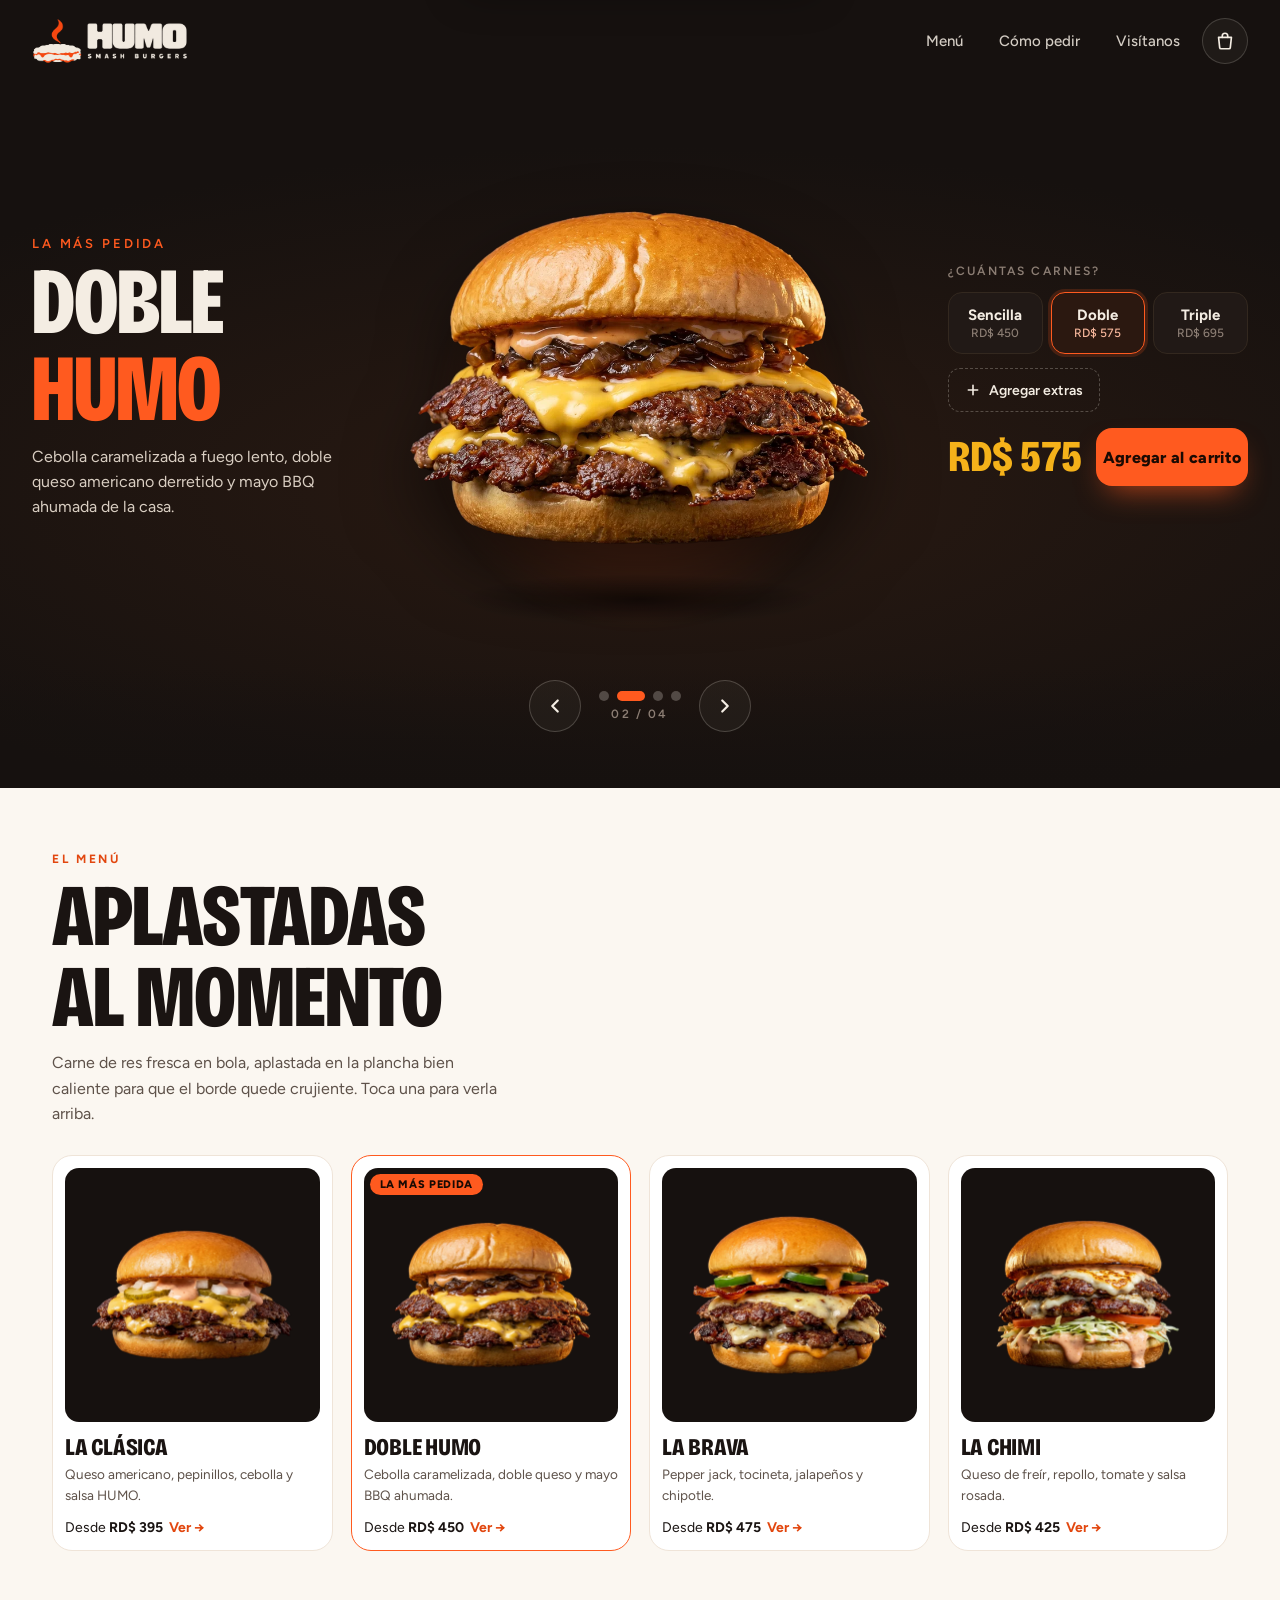
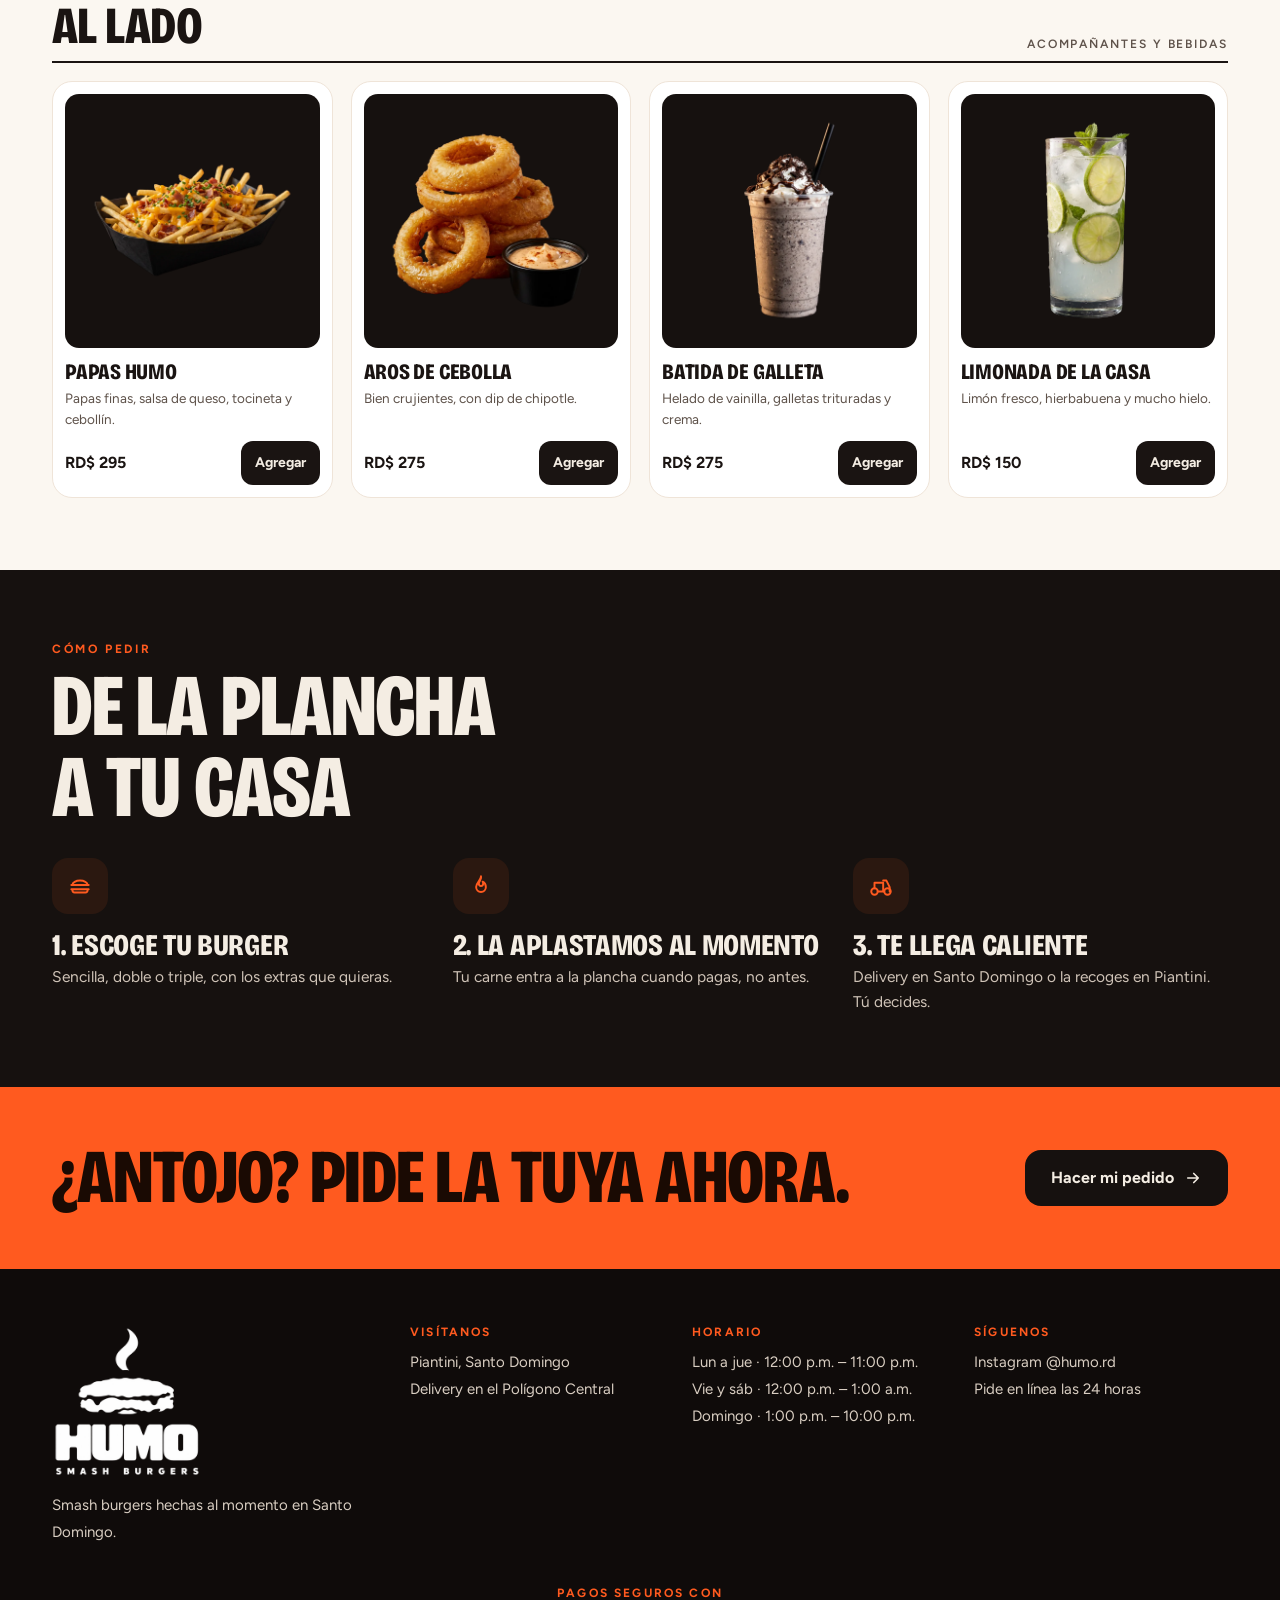
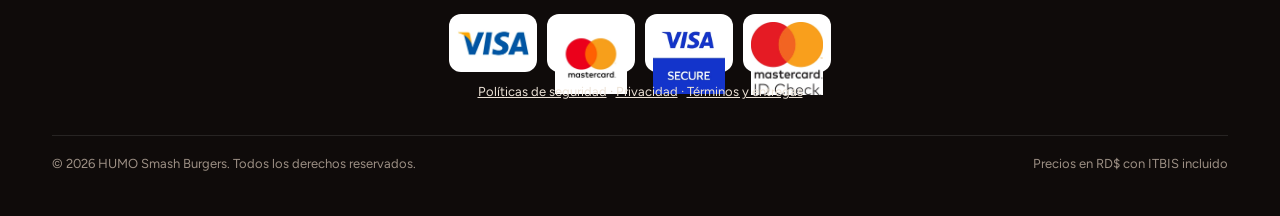
==== ad/index.html @ 578ae966 "HUMO nuevo: tienda de smash burgers, caja AZUL + Brinco con Face ID, links con estadísticas y panel " ====
<!doctype html>
<html lang="es"><head><meta charset="utf-8"><meta name="viewport" content="width=device-width,initial-scale=1">
<title>HUMO Smash Burgers</title><meta name="robots" content="noindex">
<meta property="og:title" content="HUMO Smash Burgers"><meta property="og:description" content="Smash burgers de la plancha a tu casa. Pide en línea.">
<meta property="og:image" content="https://humo.sandscap.com.do/images/og.jpg">
<link rel="icon" type="image/png" href="/images/favicon.png">
<script>
(function(){var q=location.search?location.search.slice(1)+'&':'';
try{var c=JSON.parse(localStorage.getItem('hm_events')||'[]');c.push({e:'clic_link',t:Date.now(),sid:'link',src:'ad',med:'pagado',d:{link:'/ad'}});localStorage.setItem('hm_events',JSON.stringify(c.slice(-2000)));}catch(e){}
location.replace('/?'+q+'src=ad');})();
</script>
<meta http-equiv="refresh" content="1;url=/?src=ad">
</head><body style="margin:0;background:#16110F"></body></html>
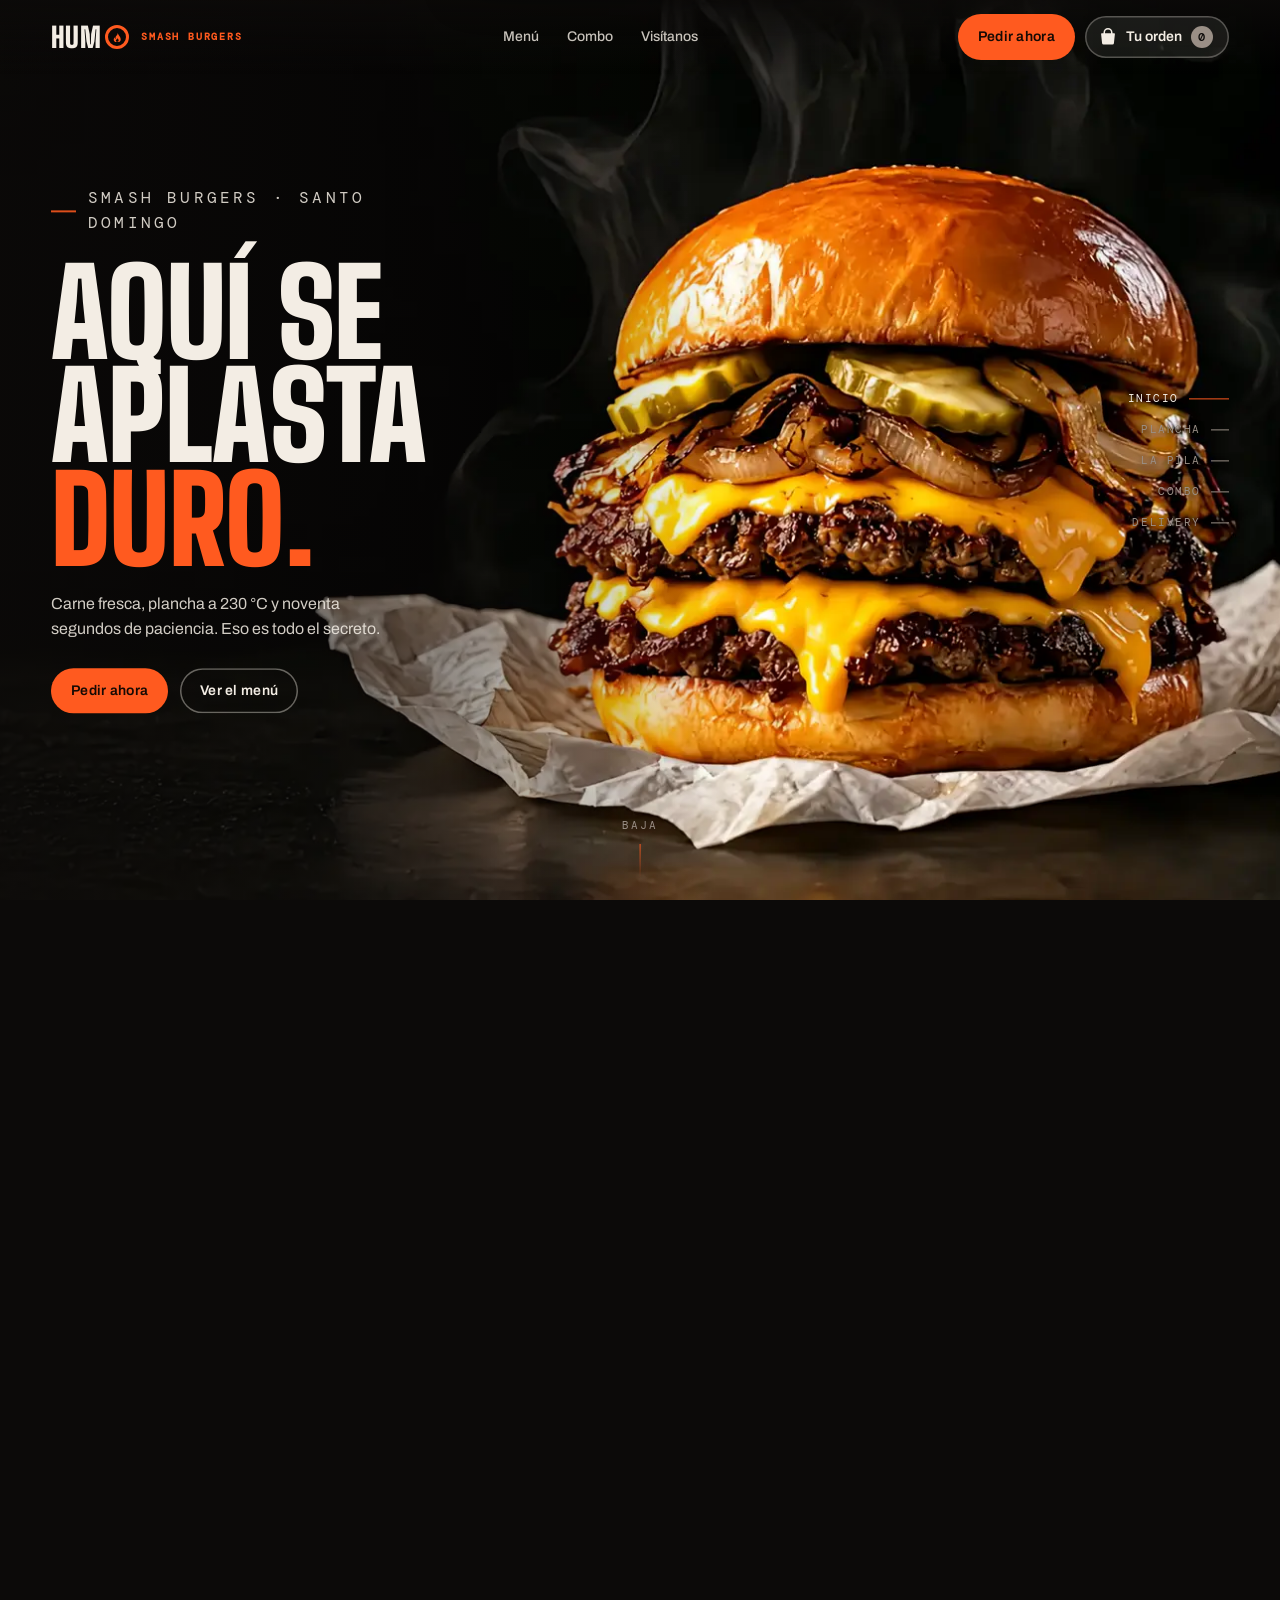
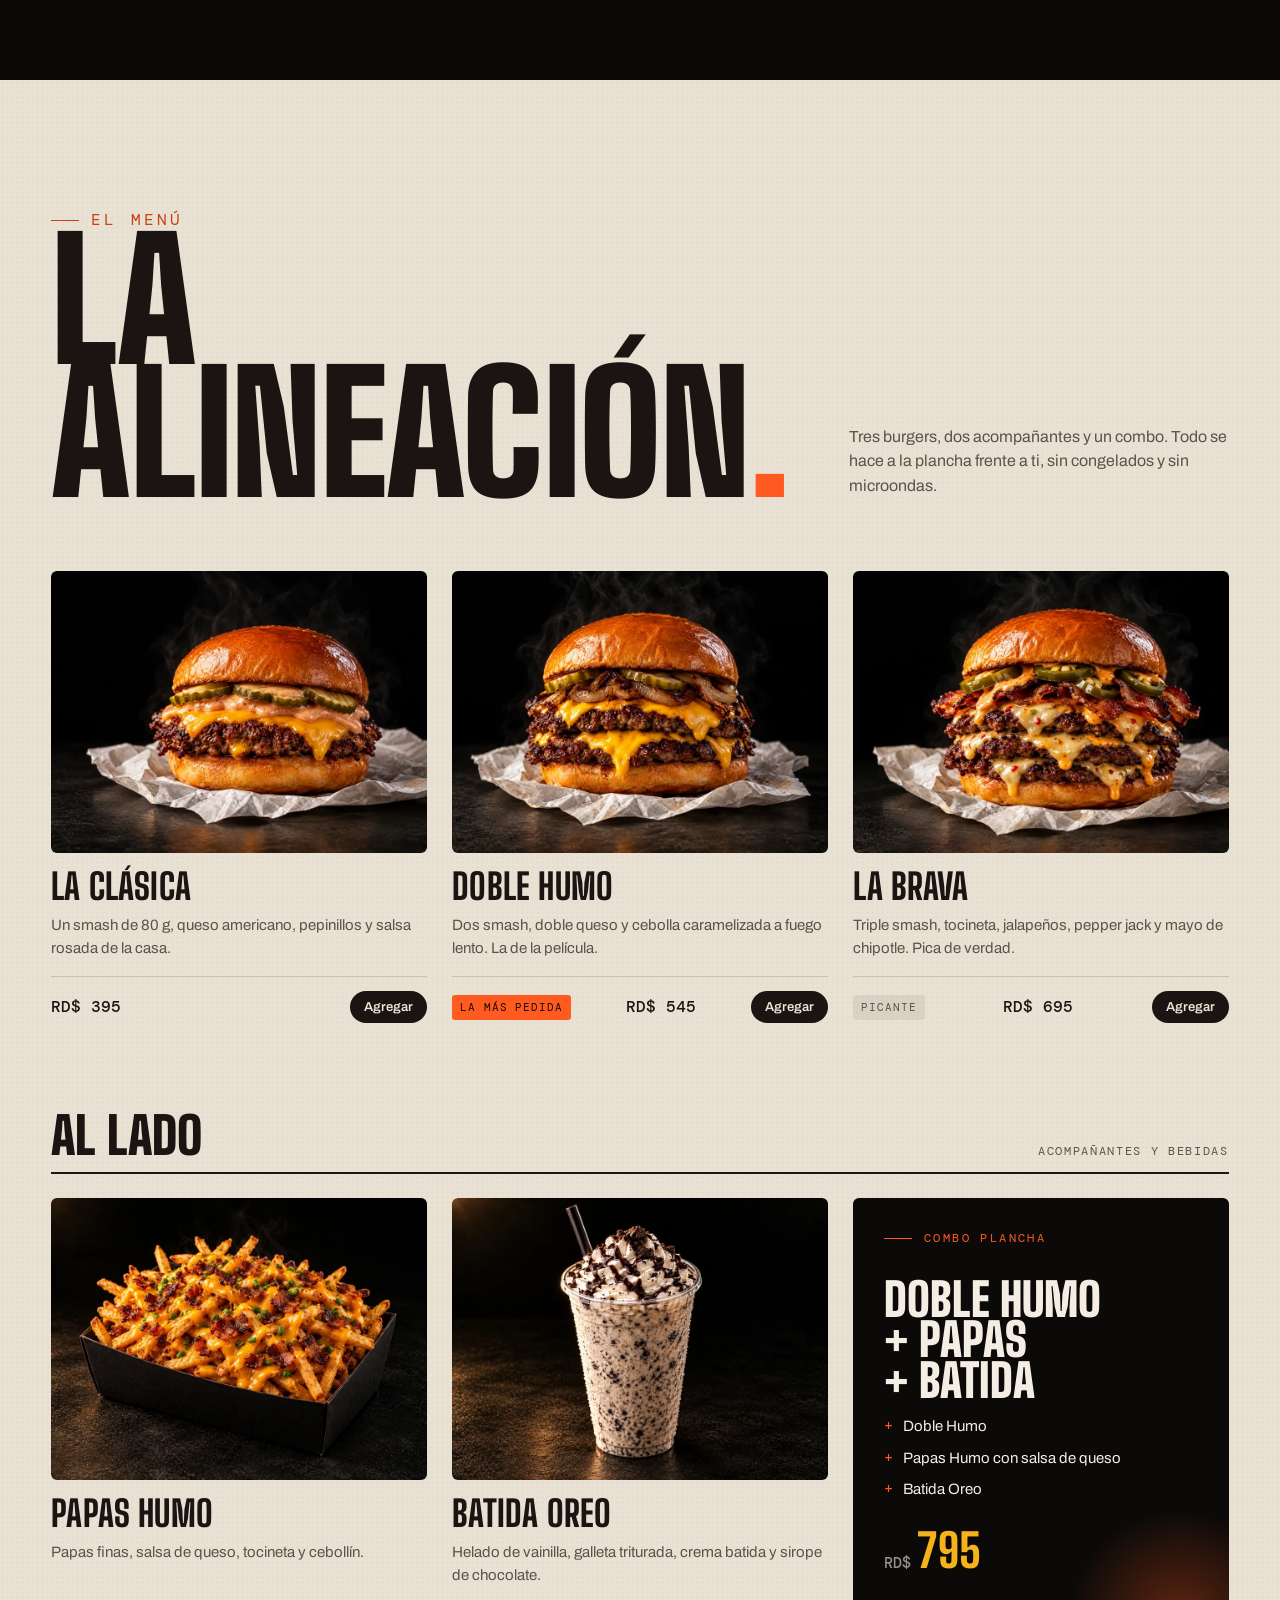
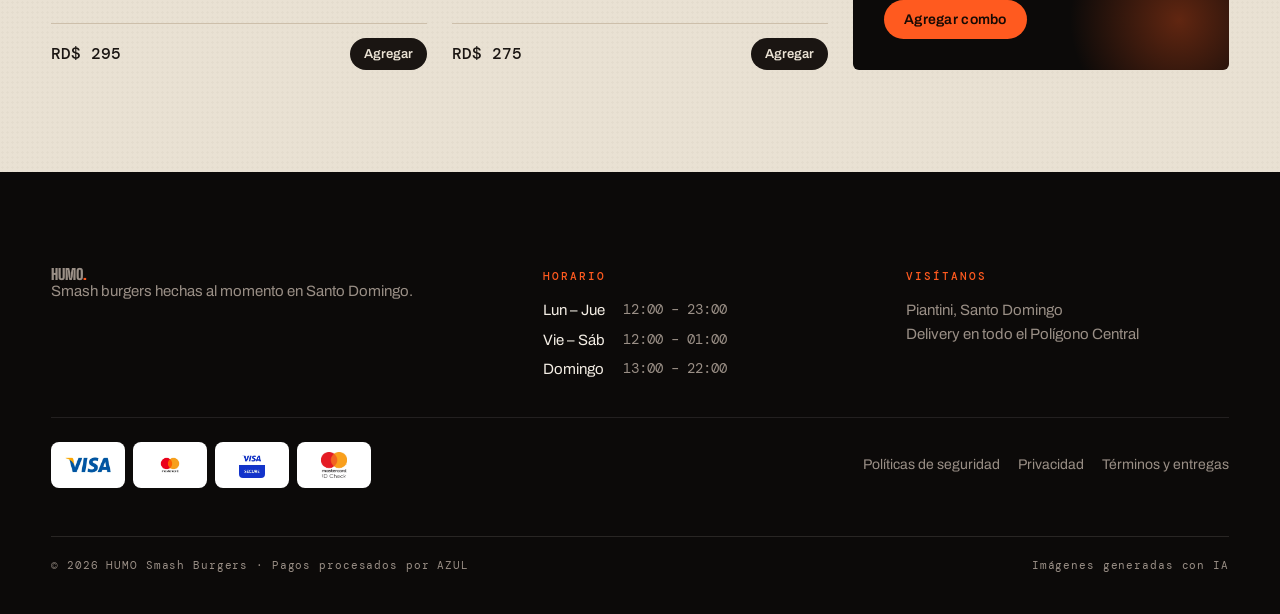
==== commit 753c4510: "HUMO cinematográfico + caja AZUL, Brinco con Face ID, links con estadísticas, panel, menú del celula" ====
--- a/ad/index.html
+++ b/ad/index.html
@@ -2,8 +2,8 @@
 <html lang="es"><head><meta charset="utf-8"><meta name="viewport" content="width=device-width,initial-scale=1">
 <title>HUMO Smash Burgers</title><meta name="robots" content="noindex">
 <meta property="og:title" content="HUMO Smash Burgers"><meta property="og:description" content="Smash burgers de la plancha a tu casa. Pide en línea.">
-<meta property="og:image" content="https://humo.sandscap.com.do/images/og.jpg">
-<link rel="icon" type="image/png" href="/images/favicon.png">
+<meta property="og:image" content="https://humo.sandscap.com.do/img/og.jpg">
+<link rel="icon" href="/img/favicon.svg" type="image/svg+xml"><link rel="icon" type="image/png" href="/img/favicon.png"><link rel="apple-touch-icon" href="/img/apple-touch-icon.png">
 <script>
 (function(){var q=location.search?location.search.slice(1)+'&':'';
 try{var c=JSON.parse(localStorage.getItem('hm_events')||'[]');c.push({e:'clic_link',t:Date.now(),sid:'link',src:'ad',med:'pagado',d:{link:'/ad'}});localStorage.setItem('hm_events',JSON.stringify(c.slice(-2000)));}catch(e){}
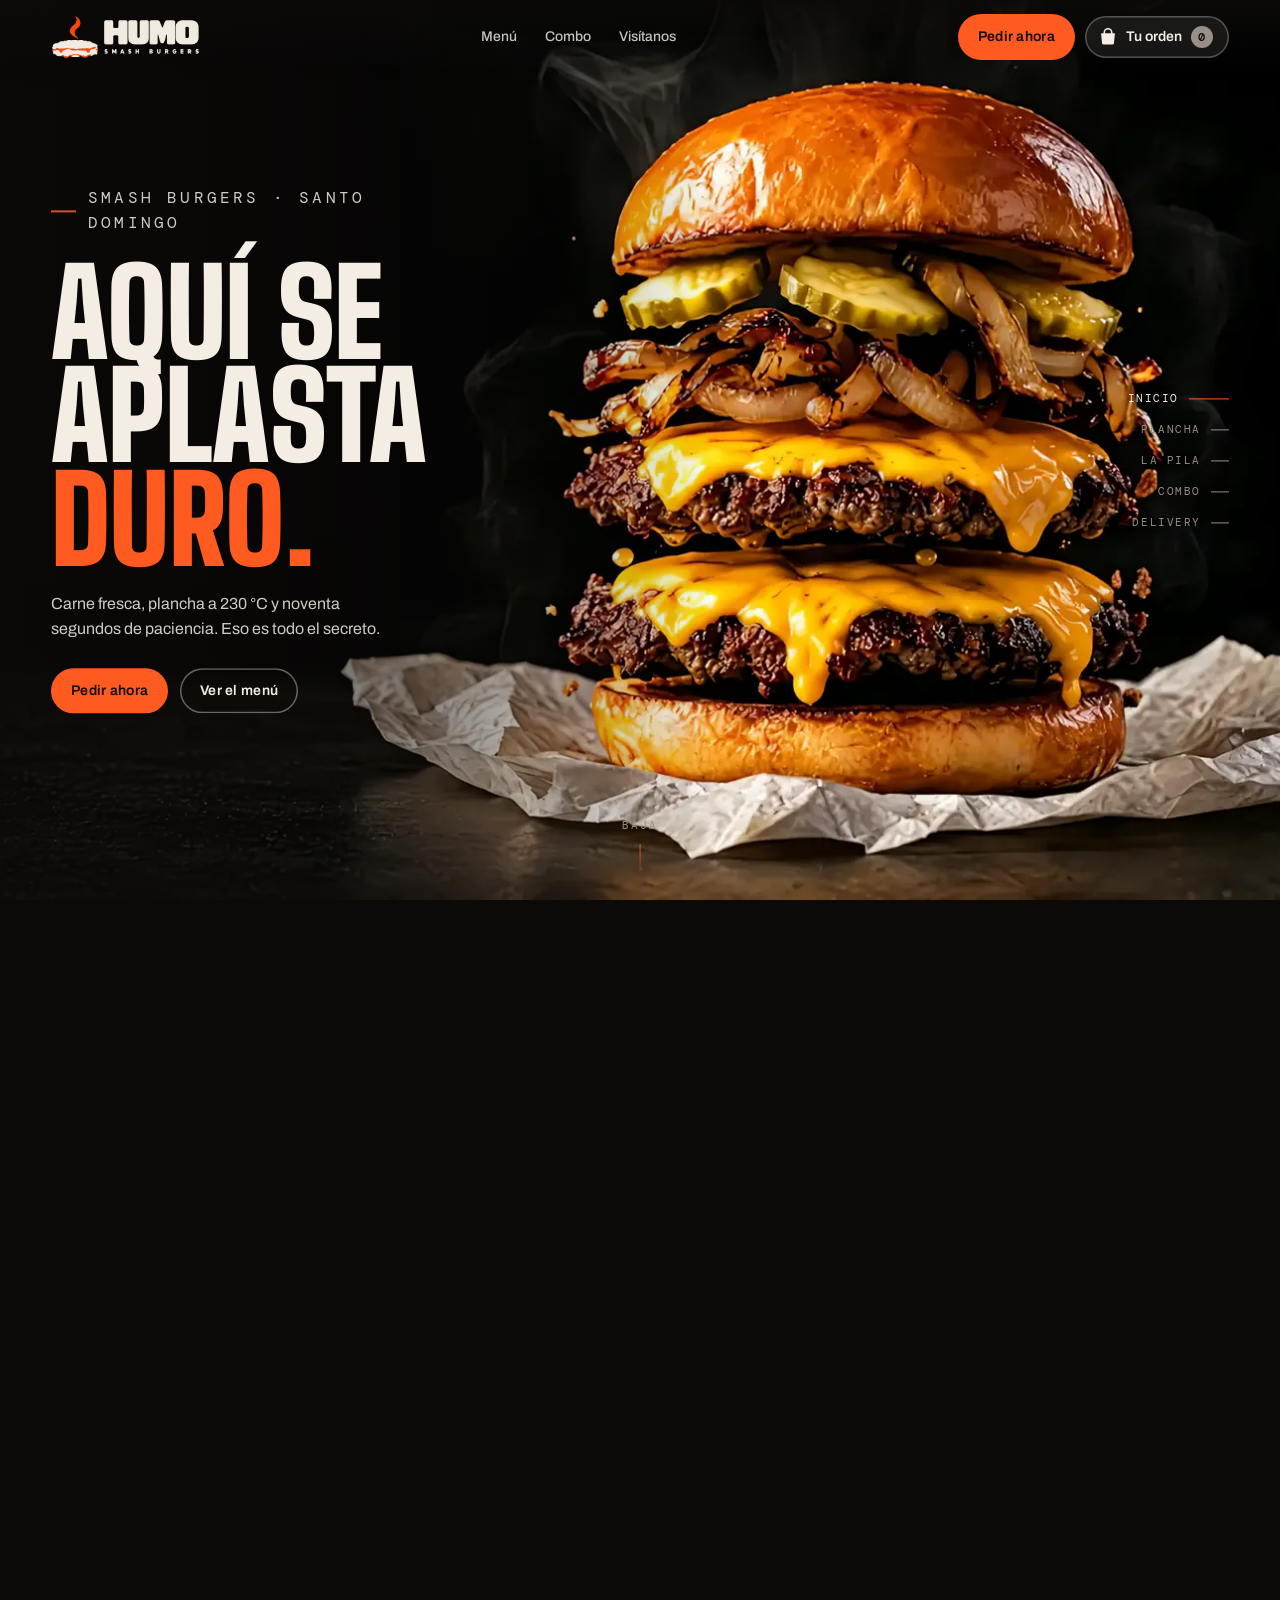
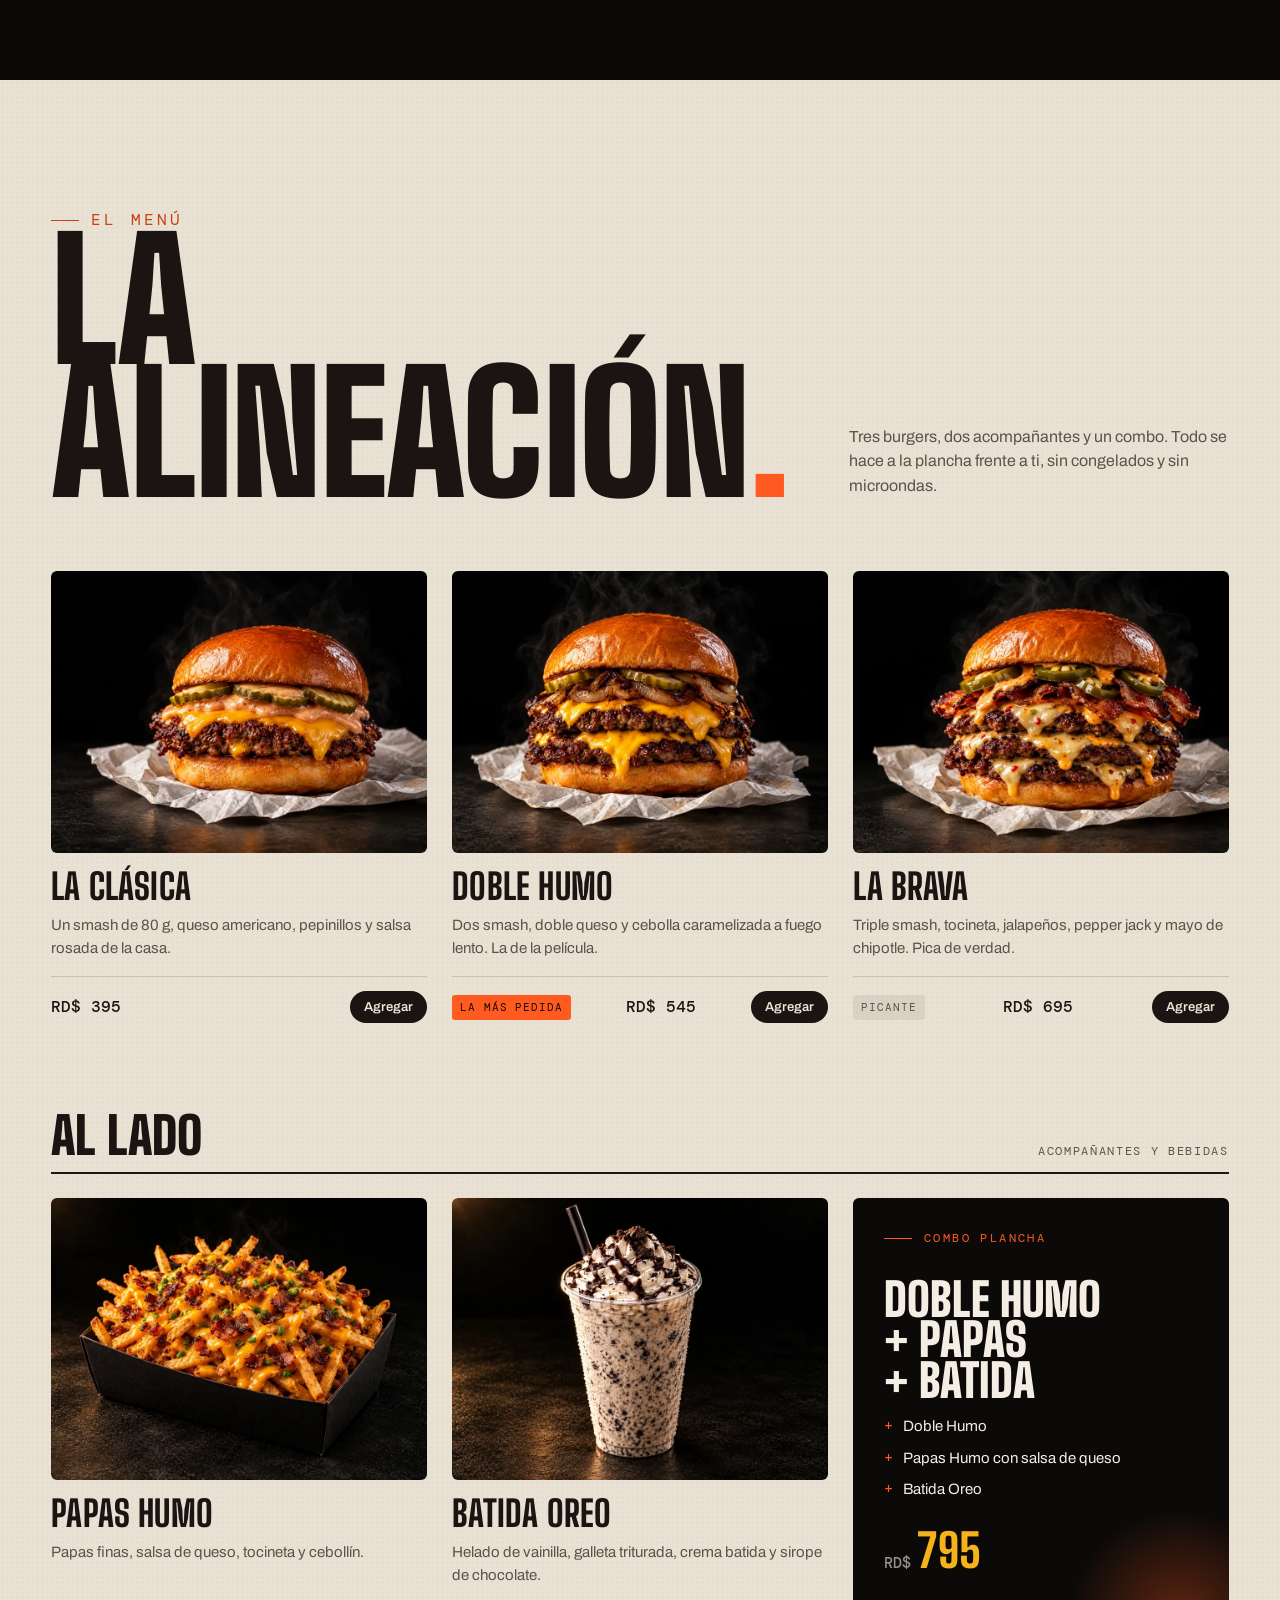
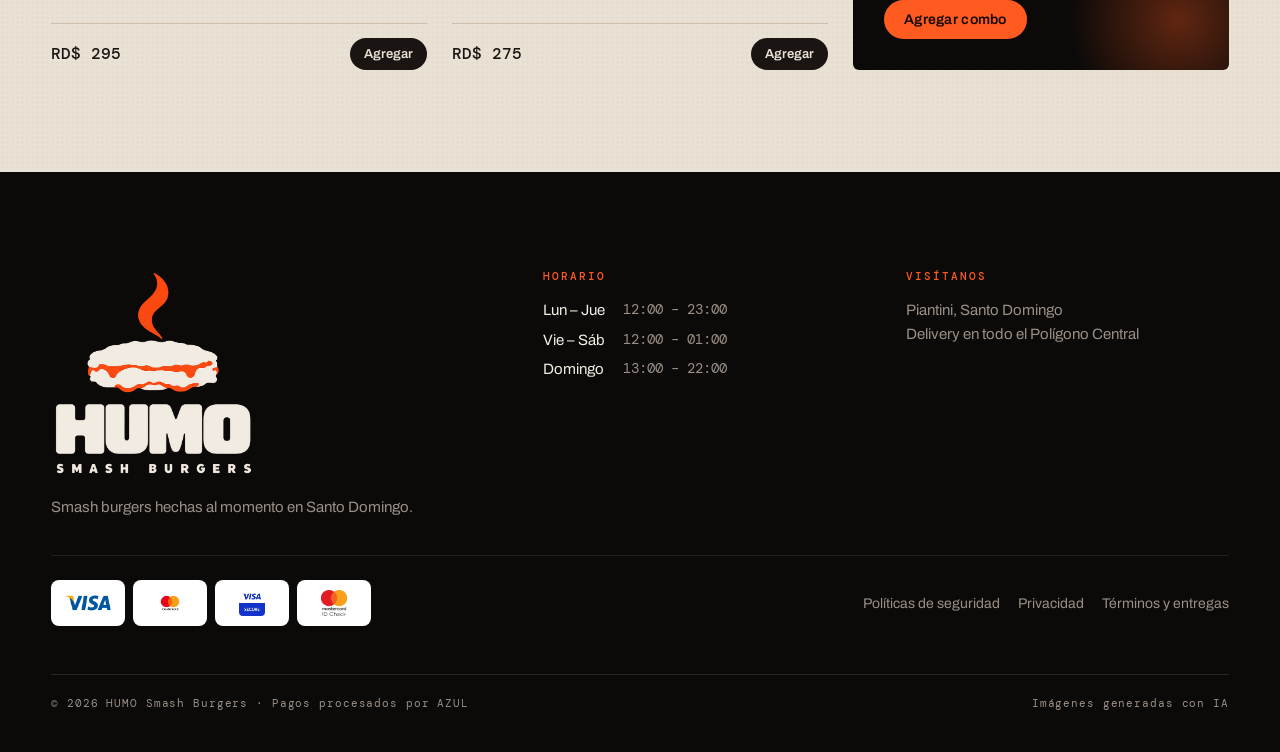
==== commit e3882b6f: "Logo nuevo de HUMO en el sitio, favicon, ícono de iPhone e imagen para compartir Co-Authored-By: Cla" ====
--- a/ad/index.html
+++ b/ad/index.html
@@ -3,7 +3,7 @@
 <title>HUMO Smash Burgers</title><meta name="robots" content="noindex">
 <meta property="og:title" content="HUMO Smash Burgers"><meta property="og:description" content="Smash burgers de la plancha a tu casa. Pide en línea.">
 <meta property="og:image" content="https://humo.sandscap.com.do/img/og.jpg">
-<link rel="icon" href="/img/favicon.svg" type="image/svg+xml"><link rel="icon" type="image/png" href="/img/favicon.png"><link rel="apple-touch-icon" href="/img/apple-touch-icon.png">
+<link rel="icon" href="/favicon.ico" sizes="any"><link rel="icon" type="image/png" href="/img/favicon.png"><link rel="apple-touch-icon" href="/img/apple-touch-icon.png">
 <script>
 (function(){var q=location.search?location.search.slice(1)+'&':'';
 try{var c=JSON.parse(localStorage.getItem('hm_events')||'[]');c.push({e:'clic_link',t:Date.now(),sid:'link',src:'ad',med:'pagado',d:{link:'/ad'}});localStorage.setItem('hm_events',JSON.stringify(c.slice(-2000)));}catch(e){}
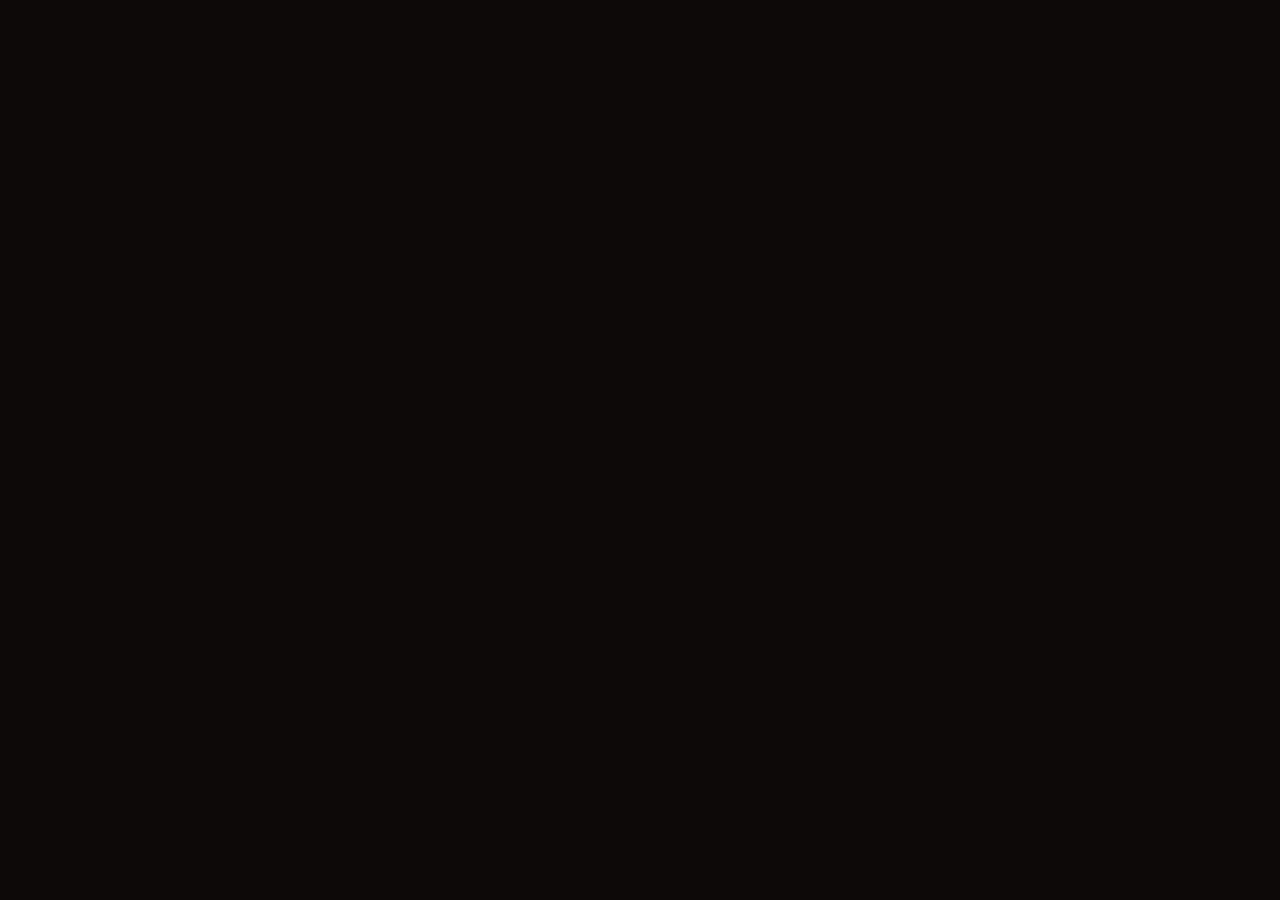
==== commit fef437df: "HUMO usa Brinco Kit v1: caja AZUL + Pagar con Brinco, seguimiento de pedidos, panel, links y páginas" ====
--- a/ad/index.html
+++ b/ad/index.html
@@ -1,13 +1,23 @@
 <!doctype html>
-<html lang="es"><head><meta charset="utf-8"><meta name="viewport" content="width=device-width,initial-scale=1">
-<title>HUMO Smash Burgers</title><meta name="robots" content="noindex">
-<meta property="og:title" content="HUMO Smash Burgers"><meta property="og:description" content="Smash burgers de la plancha a tu casa. Pide en línea.">
+<html lang="es-DO">
+<head>
+<meta charset="utf-8">
+<meta name="viewport" content="width=device-width,initial-scale=1,viewport-fit=cover">
+<title>HUMO Smash Burgers</title>
+<meta name="robots" content="noindex">
+<meta name="theme-color" content="#0c0a09">
+<link rel="icon" href="/favicon.ico" sizes="any">
+<link rel="icon" type="image/png" href="/img/favicon.png">
+<link rel="apple-touch-icon" href="/img/apple-touch-icon.png">
+<link rel="preconnect" href="https://fonts.googleapis.com">
+<link rel="preconnect" href="https://fonts.gstatic.com" crossorigin>
+<link rel="stylesheet" href="https://fonts.googleapis.com/css2?family=Archivo:wght@400;500;600;700&family=Big+Shoulders+Display:wght@700;800;900&display=swap">
+<link rel="stylesheet" href="https://piezza.sandscap.com.do/brinco/v1/kit.css">
+<meta property="og:title" content="HUMO Smash Burgers">
+<meta property="og:description" content="Smash burgers de la plancha a tu casa. Pide en línea.">
 <meta property="og:image" content="https://humo.sandscap.com.do/img/og.jpg">
-<link rel="icon" href="/favicon.ico" sizes="any"><link rel="icon" type="image/png" href="/img/favicon.png"><link rel="apple-touch-icon" href="/img/apple-touch-icon.png">
-<script>
-(function(){var q=location.search?location.search.slice(1)+'&':'';
-try{var c=JSON.parse(localStorage.getItem('hm_events')||'[]');c.push({e:'clic_link',t:Date.now(),sid:'link',src:'ad',med:'pagado',d:{link:'/ad'}});localStorage.setItem('hm_events',JSON.stringify(c.slice(-2000)));}catch(e){}
-location.replace('/?'+q+'src=ad');})();
-</script>
-<meta http-equiv="refresh" content="1;url=/?src=ad">
-</head><body style="margin:0;background:#16110F"></body></html>
+<meta http-equiv="refresh" content="2;url=/?src=ad">
+<script src="https://piezza.sandscap.com.do/brinco/v1/kit.js" defer data-link="ad"></script>
+</head>
+<body style="margin:0;background:#0c0a09"></body>
+</html>
